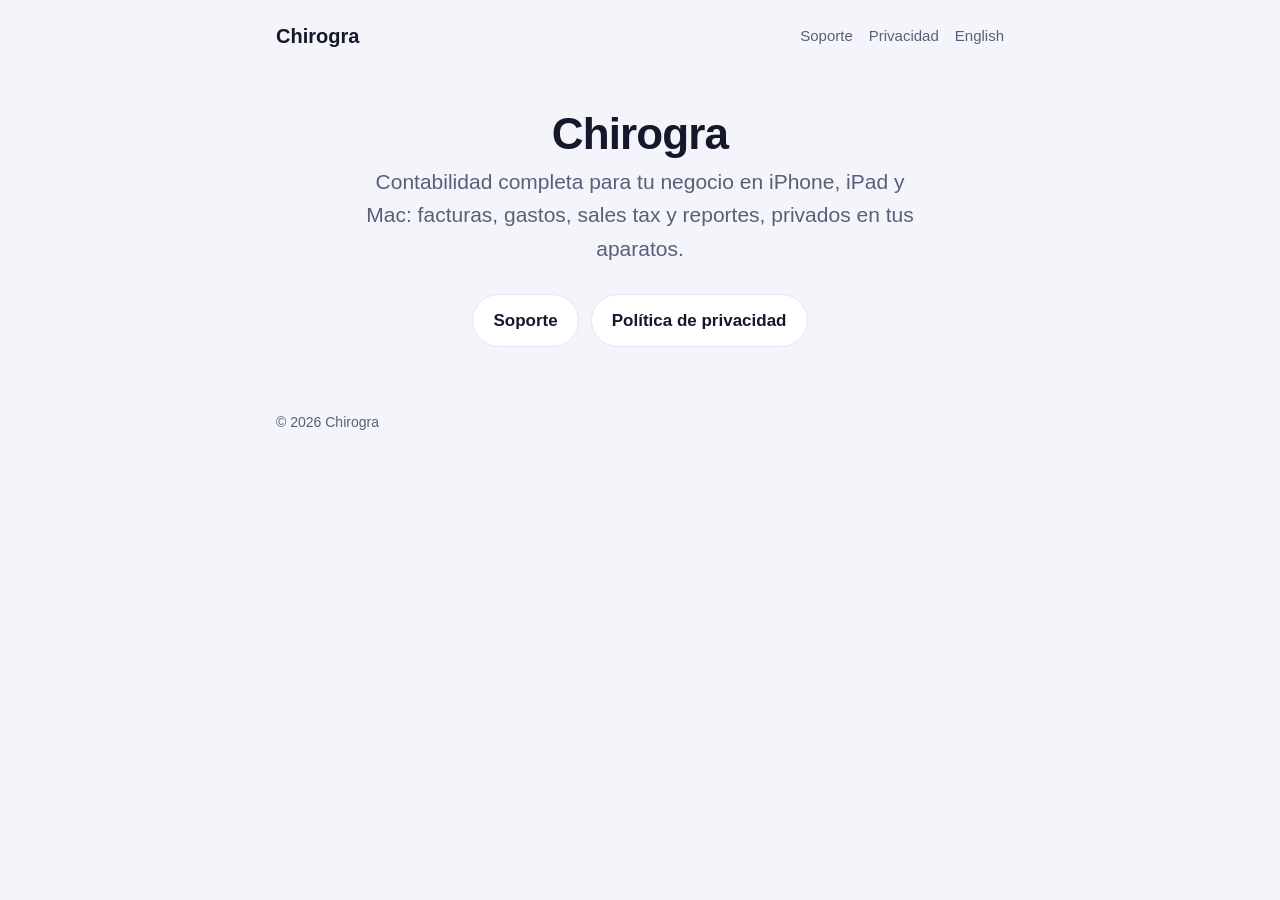
==== sitio/index.html @ 36f32762 "feat(sitio): portada, privacidad y soporte en español e inglés para la App Store - sitio/ con /priva" ====
<!doctype html>
<html lang="es">
<head>
<meta charset="utf-8">
<meta name="viewport" content="width=device-width, initial-scale=1">
<title>Chirogra · Contabilidad para tu negocio</title>
<meta name="description" content="Chirogra: contabilidad completa para pequeños negocios en iPhone, iPad y Mac. Facturas, gastos, sales tax y reportes, privados en tus aparatos.">
<link rel="stylesheet" href="estilos.css">
<link rel="alternate" hreflang="en" href="en/">
</head>
<body>
<header class="sitio">
  <a class="marca" href="./">Chirogra</a>
  <nav><a href="soporte/">Soporte</a><a href="privacidad/">Privacidad</a><a href="en/" lang="en">English</a></nav>
</header>
<main class="portada">
  <h1>Chirogra</h1>
  <p class="lema">Contabilidad completa para tu negocio en iPhone, iPad y Mac: facturas, gastos, sales tax y reportes, privados en tus aparatos.</p>
  <div class="enlaces">
    <a class="boton" href="soporte/">Soporte</a>
    <a class="boton" href="privacidad/">Política de privacidad</a>
  </div>
</main>
<footer>© 2026 Chirogra</footer>
</body>
</html>
---- sitio/estilos.css ----
:root {
  --fondo: #f4f5fb;
  --superficie: #ffffff;
  --tinta: #16172b;
  --tinta2: #5b5e78;
  --marca: #3b3fd4;
  --borde: #e3e5f0;
  color-scheme: light dark;
}
@media (prefers-color-scheme: dark) {
  :root {
    --fondo: #0e0f1a;
    --superficie: #181a2a;
    --tinta: #f1f2fa;
    --tinta2: #a7aac4;
    --marca: #8f93ff;
    --borde: #2a2d44;
  }
}
* { box-sizing: border-box; }
body {
  margin: 0;
  background: var(--fondo);
  color: var(--tinta);
  font: 17px/1.6 -apple-system, BlinkMacSystemFont, "SF Pro Text", "Segoe UI", Roboto, sans-serif;
  -webkit-text-size-adjust: 100%;
}
main { max-width: 760px; margin: 0 auto; padding: 32px 16px 64px; }
header.sitio {
  max-width: 760px; margin: 0 auto; padding: 20px 16px 0;
  display: flex; align-items: center; justify-content: space-between; gap: 12px; flex-wrap: wrap;
}
header.sitio a.marca { color: var(--tinta); text-decoration: none; font-weight: 700; font-size: 20px; }
nav a { color: var(--tinta2); text-decoration: none; margin-left: 16px; font-size: 15px; }
nav a:hover, a { color: var(--marca); }
h1 { font-size: 34px; line-height: 1.2; margin: 8px 0 4px; letter-spacing: -0.02em; }
h2 { font-size: 21px; margin: 32px 0 8px; }
p, li { color: var(--tinta); }
.fecha, .nota { color: var(--tinta2); font-size: 15px; }
.tarjeta {
  background: var(--superficie); border: 1px solid var(--borde); border-radius: 18px;
  padding: 20px 22px; margin: 16px 0;
}
.portada { text-align: center; padding-top: 48px; }
.portada h1 { font-size: 44px; }
.portada .lema { font-size: 21px; color: var(--tinta2); margin: 0 auto 28px; max-width: 560px; }
.enlaces { display: flex; gap: 12px; justify-content: center; flex-wrap: wrap; }
.boton {
  display: inline-block; padding: 12px 20px; border-radius: 999px; text-decoration: none; font-weight: 600;
  background: var(--superficie); border: 1px solid var(--borde); color: var(--tinta);
}
footer { max-width: 760px; margin: 0 auto; padding: 0 16px 40px; color: var(--tinta2); font-size: 14px; }
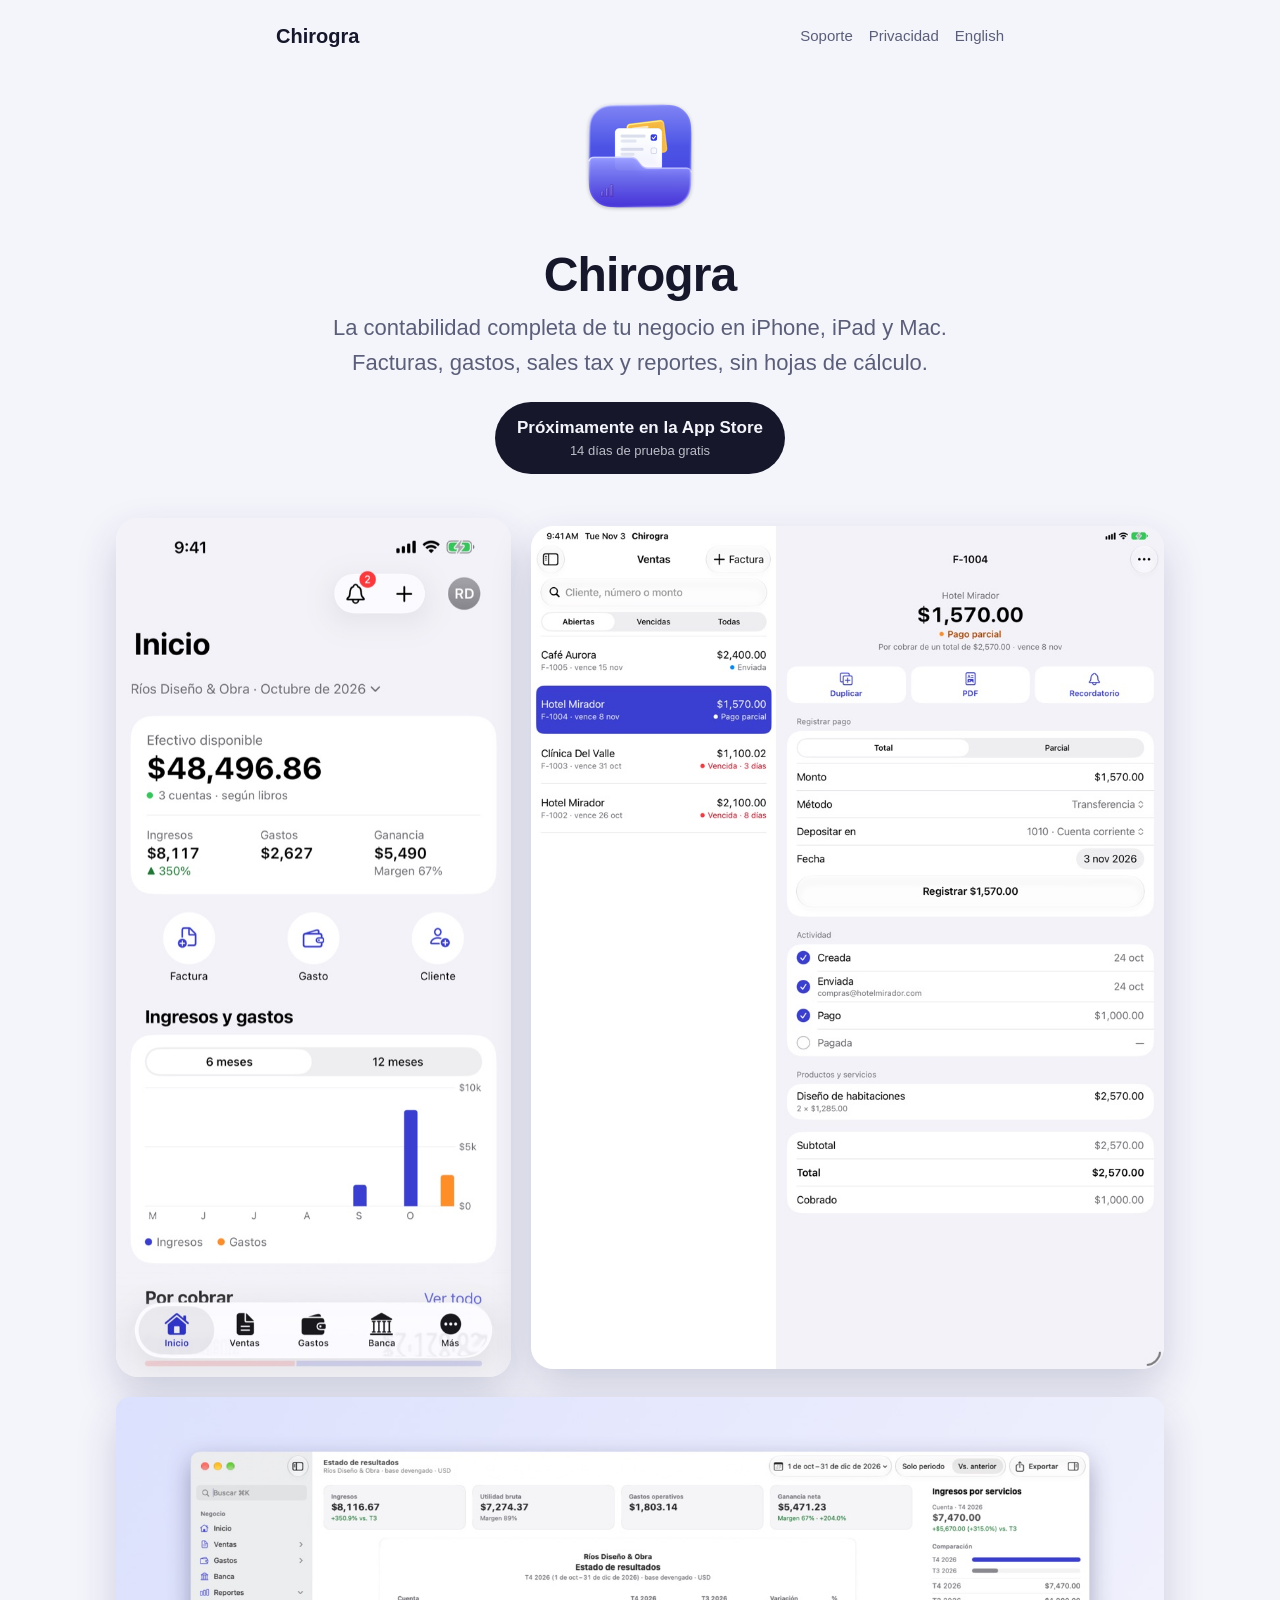
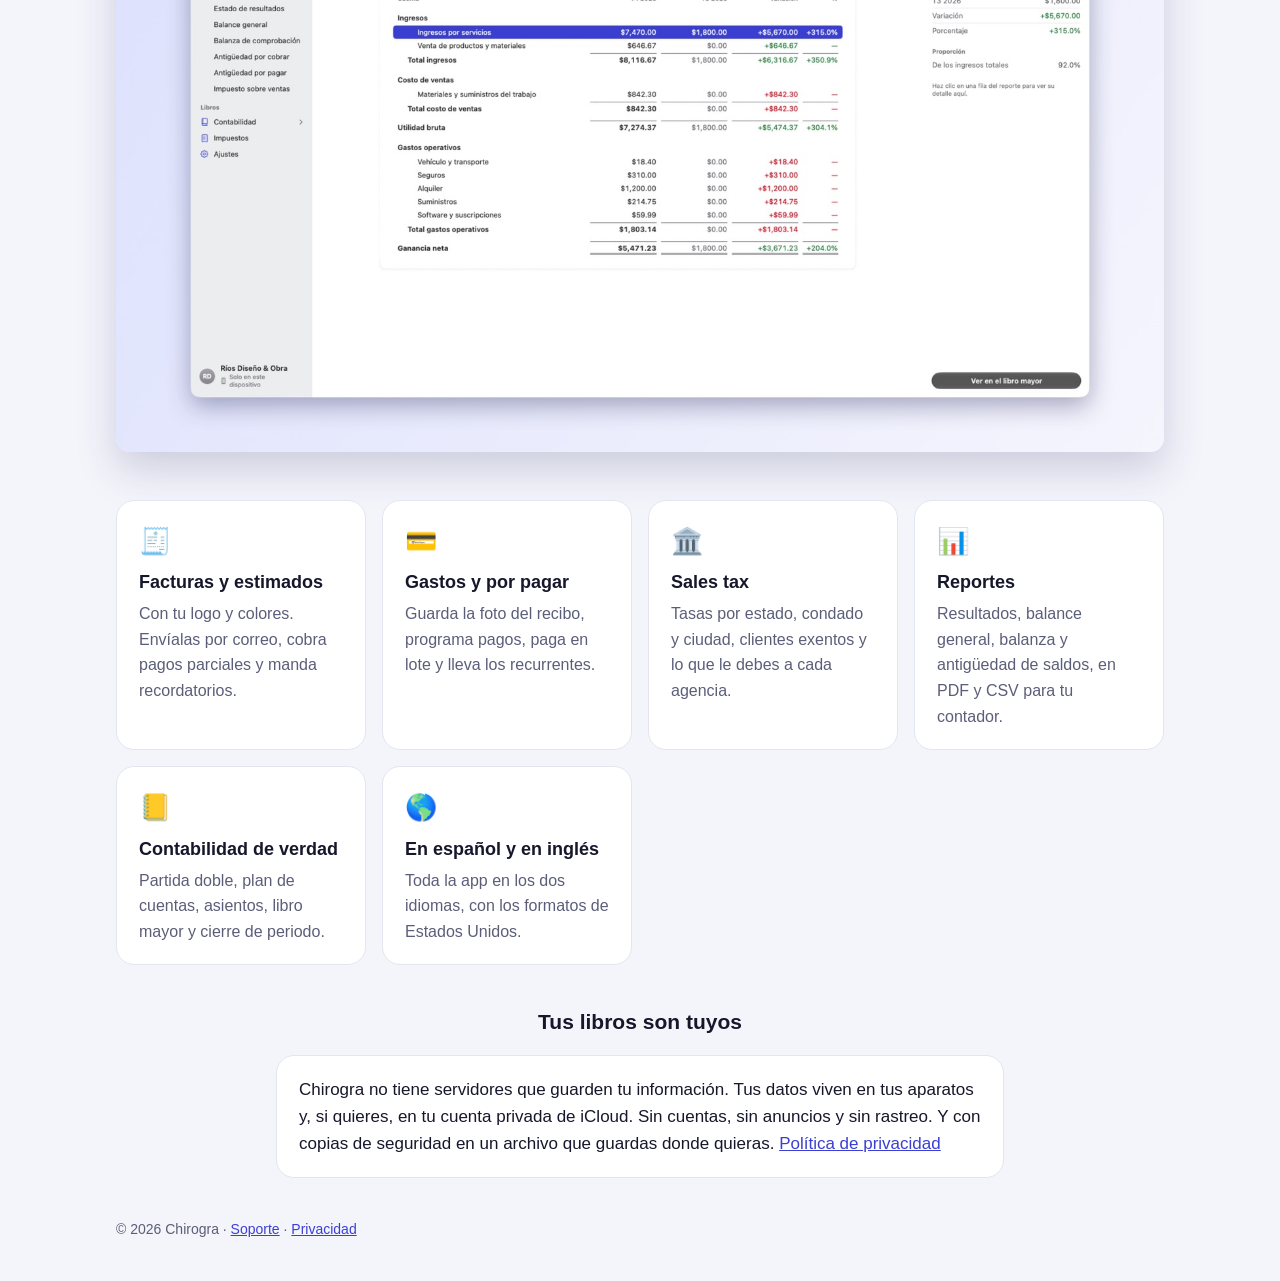
==== commit 30ee87d7: "feat(sitio): portada completa con ícono, capturas y funciones (es/en) Co-Authored-By: Claude Opus 5." ====
--- a/sitio/index.html
+++ b/sitio/index.html
@@ -5,22 +5,44 @@
 <meta name="viewport" content="width=device-width, initial-scale=1">
 <title>Chirogra · Contabilidad para tu negocio</title>
 <meta name="description" content="Chirogra: contabilidad completa para pequeños negocios en iPhone, iPad y Mac. Facturas, gastos, sales tax y reportes, privados en tus aparatos.">
+<link rel="icon" href="img/icono.png">
+<link rel="apple-touch-icon" href="img/icono.png">
 <link rel="stylesheet" href="estilos.css">
 <link rel="alternate" hreflang="en" href="en/">
 </head>
 <body>
-<header class="sitio">
+<header class="sitio ancho">
   <a class="marca" href="./">Chirogra</a>
   <nav><a href="soporte/">Soporte</a><a href="privacidad/">Privacidad</a><a href="en/" lang="en">English</a></nav>
 </header>
-<main class="portada">
+
+<section class="heroe">
+  <img class="icono" src="img/icono.png" alt="Ícono de Chirogra" width="128" height="128">
   <h1>Chirogra</h1>
-  <p class="lema">Contabilidad completa para tu negocio en iPhone, iPad y Mac: facturas, gastos, sales tax y reportes, privados en tus aparatos.</p>
-  <div class="enlaces">
-    <a class="boton" href="soporte/">Soporte</a>
-    <a class="boton" href="privacidad/">Política de privacidad</a>
-  </div>
-</main>
-<footer>© 2026 Chirogra</footer>
+  <p class="lema">La contabilidad completa de tu negocio en iPhone, iPad y Mac. Facturas, gastos, sales tax y reportes, sin hojas de cálculo.</p>
+  <span class="insignia">Próximamente en la App Store<small>14 días de prueba gratis</small></span>
+</section>
+
+<section class="capturas" aria-label="Capturas de Chirogra">
+  <img src="img/iphone-es.jpg" alt="Inicio de Chirogra en el iPhone: efectivo, ingresos, gastos y ganancia del mes" width="600" height="1303" loading="lazy">
+  <img src="img/ipad-es.jpg" alt="Ventas en el iPad: lista de facturas y el detalle de una con su cobro" width="900" height="1200" loading="lazy">
+  <img class="mac" src="img/mac-es.jpg" alt="Estado de resultados en el Mac, comparado con el trimestre anterior" width="1600" height="1000" loading="lazy">
+</section>
+
+<section class="funciones">
+  <div class="tarjeta"><div class="simbolo">🧾</div><h3>Facturas y estimados</h3><p>Con tu logo y colores. Envíalas por correo, cobra pagos parciales y manda recordatorios.</p></div>
+  <div class="tarjeta"><div class="simbolo">💳</div><h3>Gastos y por pagar</h3><p>Guarda la foto del recibo, programa pagos, paga en lote y lleva los recurrentes.</p></div>
+  <div class="tarjeta"><div class="simbolo">🏛️</div><h3>Sales tax</h3><p>Tasas por estado, condado y ciudad, clientes exentos y lo que le debes a cada agencia.</p></div>
+  <div class="tarjeta"><div class="simbolo">📊</div><h3>Reportes</h3><p>Resultados, balance general, balanza y antigüedad de saldos, en PDF y CSV para tu contador.</p></div>
+  <div class="tarjeta"><div class="simbolo">📒</div><h3>Contabilidad de verdad</h3><p>Partida doble, plan de cuentas, asientos, libro mayor y cierre de periodo.</p></div>
+  <div class="tarjeta"><div class="simbolo">🌎</div><h3>En español y en inglés</h3><p>Toda la app en los dos idiomas, con los formatos de Estados Unidos.</p></div>
+</section>
+
+<section class="privado">
+  <h2>Tus libros son tuyos</h2>
+  <div class="tarjeta">Chirogra no tiene servidores que guarden tu información. Tus datos viven en tus aparatos y, si quieres, en tu cuenta privada de iCloud. Sin cuentas, sin anuncios y sin rastreo. Y con copias de seguridad en un archivo que guardas donde quieras. <a href="privacidad/">Política de privacidad</a></div>
+</section>
+
+<footer class="ancho" style="margin-top:40px">© 2026 Chirogra · <a href="soporte/">Soporte</a> · <a href="privacidad/">Privacidad</a></footer>
 </body>
 </html>
--- a/sitio/estilos.css
+++ b/sitio/estilos.css
@@ -50,3 +50,38 @@
   background: var(--superficie); border: 1px solid var(--borde); color: var(--tinta);
 }
 footer { max-width: 760px; margin: 0 auto; padding: 0 16px 40px; color: var(--tinta2); font-size: 14px; }
+
+/* Portada */
+.ancho { max-width: 1080px; }
+.heroe { text-align: center; padding: 40px 16px 8px; }
+.heroe img.icono { width: 128px; height: 128px; }
+.heroe h1 { font-size: 48px; margin: 18px 0 6px; }
+.heroe .lema { font-size: 22px; color: var(--tinta2); max-width: 620px; margin: 0 auto 22px; }
+.insignia {
+  display: inline-block; padding: 12px 22px; border-radius: 999px; font-weight: 600;
+  background: var(--tinta); color: var(--fondo); text-decoration: none;
+}
+.insignia small { display: block; font-weight: 500; opacity: .75; font-size: 13px; }
+.capturas {
+  display: grid; grid-template-columns: 1fr 1.6fr; gap: 20px; align-items: center;
+  max-width: 1080px; margin: 36px auto 0; padding: 0 16px;
+}
+.capturas img { width: 100%; height: auto; border-radius: 22px; box-shadow: 0 18px 40px rgba(30, 30, 90, .18); }
+.capturas .mac { grid-column: 1 / -1; border-radius: 14px; }
+.funciones {
+  display: grid; grid-template-columns: repeat(auto-fit, minmax(240px, 1fr)); gap: 16px;
+  max-width: 1080px; margin: 48px auto 0; padding: 0 16px;
+}
+.funciones .tarjeta { margin: 0; }
+.funciones h3 { margin: 6px 0 4px; font-size: 18px; }
+.funciones p { margin: 0; color: var(--tinta2); font-size: 16px; }
+.funciones .simbolo { font-size: 26px; }
+.privado { max-width: 760px; margin: 40px auto 0; padding: 0 16px; text-align: center; }
+.privado .tarjeta { text-align: left; }
+@media (max-width: 640px) {
+  .heroe h1 { font-size: 38px; }
+  .heroe .lema { font-size: 19px; }
+  .capturas { grid-template-columns: 1fr; justify-items: center; }
+  .capturas img { max-width: 340px; }
+  .capturas .mac { max-width: 100%; }
+}
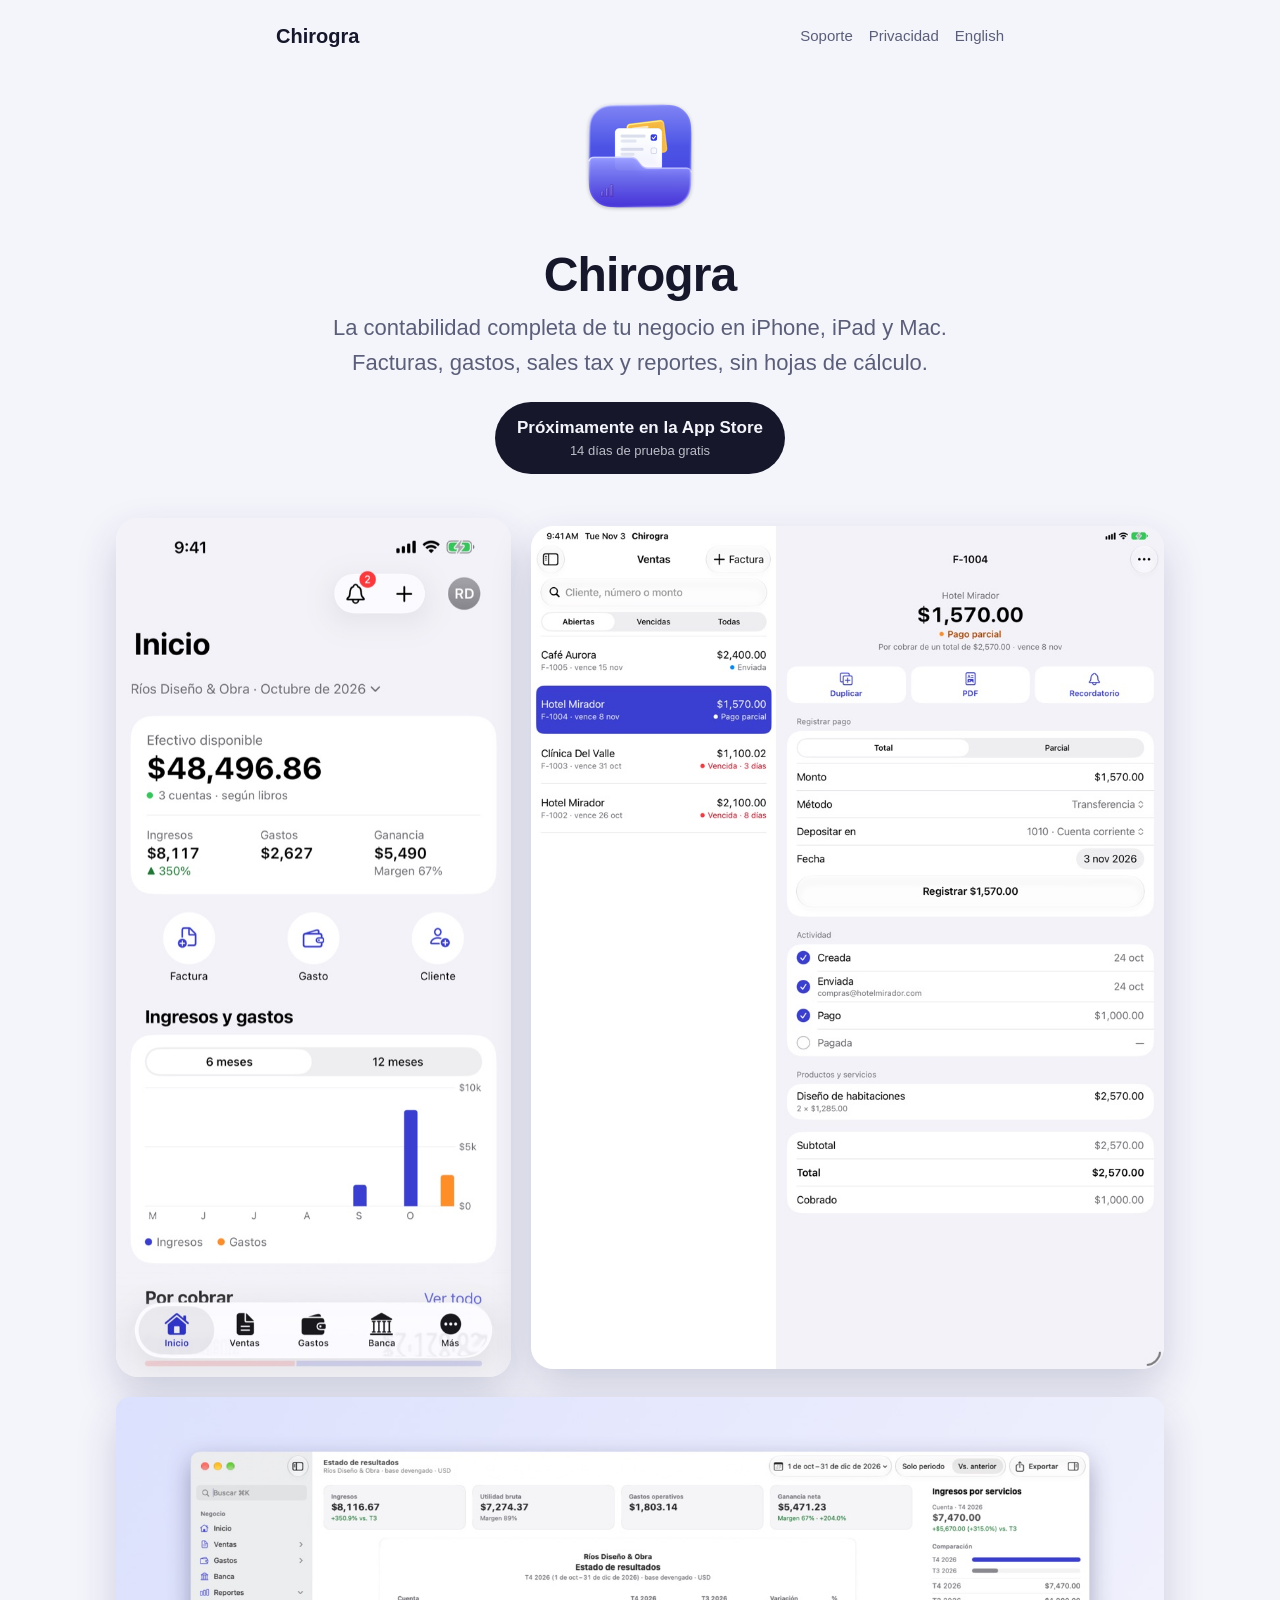
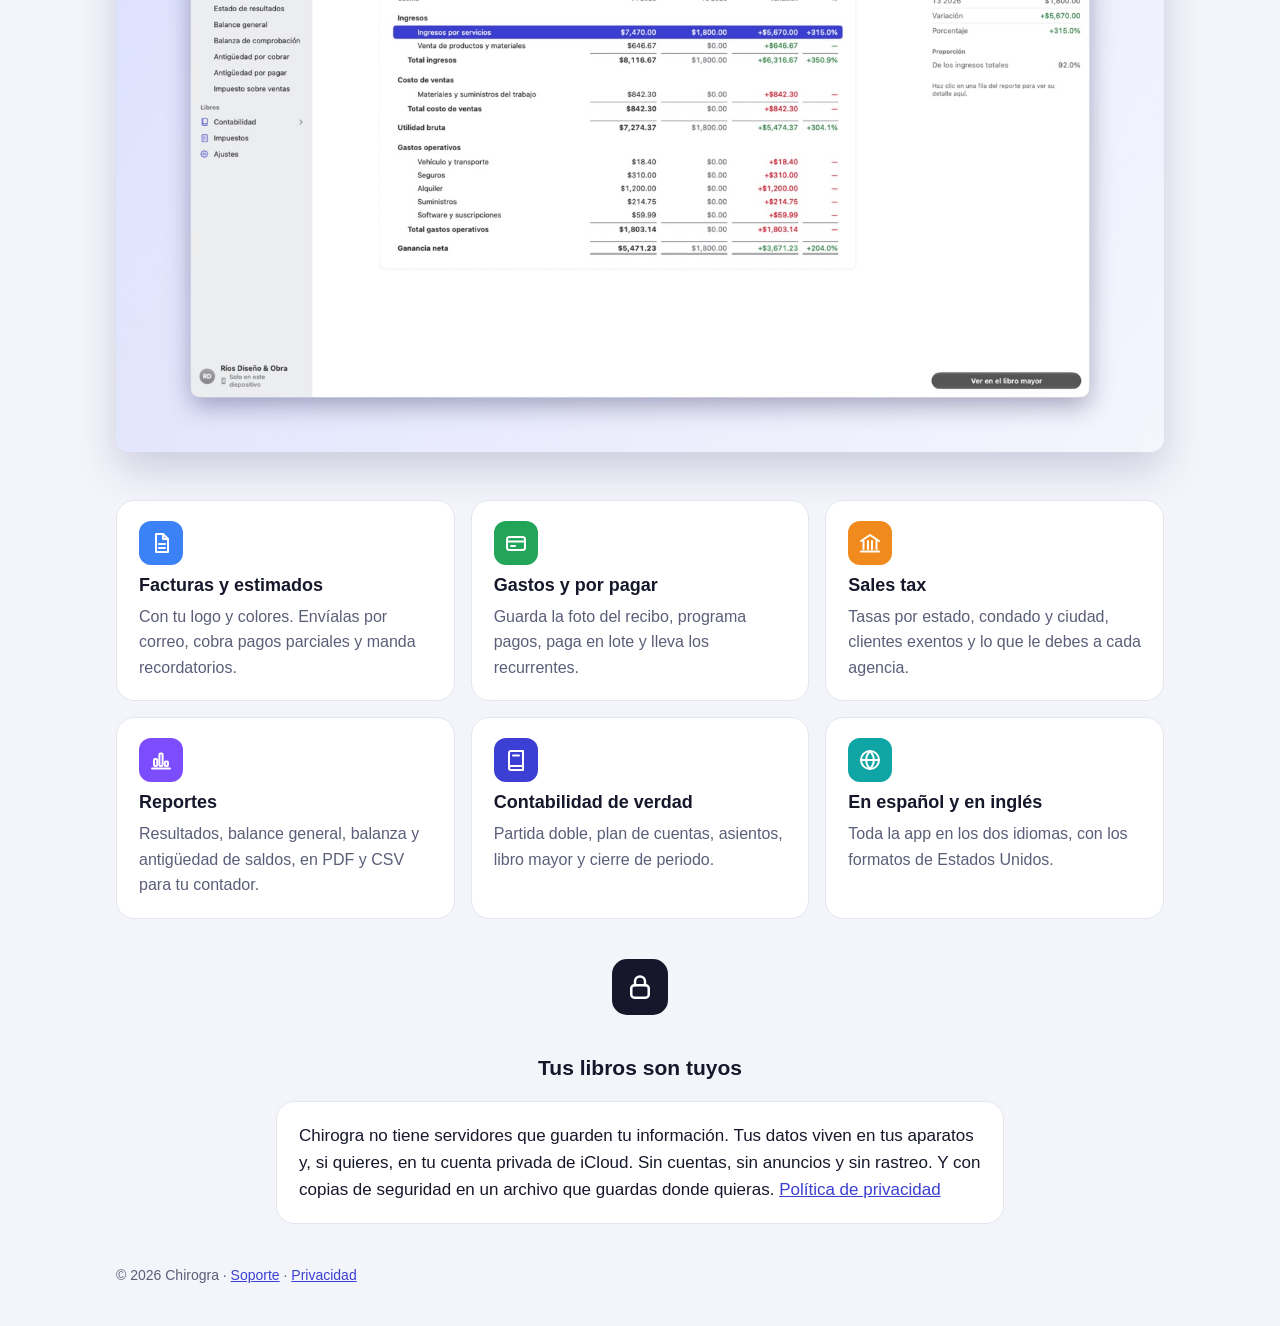
==== commit 623c5647: "feat: íconos vectoriales en la portada y enlace a chirogra.com/privacidad en la app - Portada: los e" ====
--- a/sitio/index.html
+++ b/sitio/index.html
@@ -30,16 +30,16 @@
 </section>
 
 <section class="funciones">
-  <div class="tarjeta"><div class="simbolo">🧾</div><h3>Facturas y estimados</h3><p>Con tu logo y colores. Envíalas por correo, cobra pagos parciales y manda recordatorios.</p></div>
-  <div class="tarjeta"><div class="simbolo">💳</div><h3>Gastos y por pagar</h3><p>Guarda la foto del recibo, programa pagos, paga en lote y lleva los recurrentes.</p></div>
-  <div class="tarjeta"><div class="simbolo">🏛️</div><h3>Sales tax</h3><p>Tasas por estado, condado y ciudad, clientes exentos y lo que le debes a cada agencia.</p></div>
-  <div class="tarjeta"><div class="simbolo">📊</div><h3>Reportes</h3><p>Resultados, balance general, balanza y antigüedad de saldos, en PDF y CSV para tu contador.</p></div>
-  <div class="tarjeta"><div class="simbolo">📒</div><h3>Contabilidad de verdad</h3><p>Partida doble, plan de cuentas, asientos, libro mayor y cierre de periodo.</p></div>
-  <div class="tarjeta"><div class="simbolo">🌎</div><h3>En español y en inglés</h3><p>Toda la app en los dos idiomas, con los formatos de Estados Unidos.</p></div>
+  <div class="tarjeta"><span class="simbolo" style="--c:#3b82f6" aria-hidden="true"><svg viewBox="0 0 24 24"><path d="M7 3h7l5 5v13H7z"/><path d="M14 3v5h5"/><path d="M10 13h6M10 17h6"/></svg></span><h3>Facturas y estimados</h3><p>Con tu logo y colores. Envíalas por correo, cobra pagos parciales y manda recordatorios.</p></div>
+  <div class="tarjeta"><span class="simbolo" style="--c:#22a559" aria-hidden="true"><svg viewBox="0 0 24 24"><rect x="3" y="6" width="18" height="13" rx="2.5"/><path d="M3 10.5h18"/><path d="M7 15h4"/></svg></span><h3>Gastos y por pagar</h3><p>Guarda la foto del recibo, programa pagos, paga en lote y lleva los recurrentes.</p></div>
+  <div class="tarjeta"><span class="simbolo" style="--c:#f08a1c" aria-hidden="true"><svg viewBox="0 0 24 24"><path d="M3 10l9-6 9 6"/><path d="M5.5 10v8M10 10v8M14 10v8M18.5 10v8"/><path d="M3 20.5h18"/></svg></span><h3>Sales tax</h3><p>Tasas por estado, condado y ciudad, clientes exentos y lo que le debes a cada agencia.</p></div>
+  <div class="tarjeta"><span class="simbolo" style="--c:#7c4dff" aria-hidden="true"><svg viewBox="0 0 24 24"><path d="M3 20.5h18"/><rect x="5" y="11" width="3.2" height="7" rx="1"/><rect x="10.4" y="5.5" width="3.2" height="12.5" rx="1"/><rect x="15.8" y="13.5" width="3.2" height="4.5" rx="1"/></svg></span><h3>Reportes</h3><p>Resultados, balance general, balanza y antigüedad de saldos, en PDF y CSV para tu contador.</p></div>
+  <div class="tarjeta"><span class="simbolo" style="--c:#3b3fd4" aria-hidden="true"><svg viewBox="0 0 24 24"><path d="M5 5a2 2 0 0 1 2-2h12v15H7a2 2 0 0 0-2 2z"/><path d="M5 20a2 2 0 0 0 2 2h12v-4"/><path d="M9 7.5h6"/></svg></span><h3>Contabilidad de verdad</h3><p>Partida doble, plan de cuentas, asientos, libro mayor y cierre de periodo.</p></div>
+  <div class="tarjeta"><span class="simbolo" style="--c:#0ea5a4" aria-hidden="true"><svg viewBox="0 0 24 24"><circle cx="12" cy="12" r="9"/><path d="M3 12h18"/><path d="M12 3c2.5 2.6 3.8 5.6 3.8 9s-1.3 6.4-3.8 9c-2.5-2.6-3.8-5.6-3.8-9S9.5 5.6 12 3z"/></svg></span><h3>En español y en inglés</h3><p>Toda la app en los dos idiomas, con los formatos de Estados Unidos.</p></div>
 </section>
 
 <section class="privado">
-  <h2>Tus libros son tuyos</h2>
+  <span class="simbolo grande" style="--c:#16172b" aria-hidden="true"><svg viewBox="0 0 24 24"><rect x="5" y="10.5" width="14" height="10" rx="2.5"/><path d="M8 10.5V7.5a4 4 0 0 1 8 0v3"/></svg></span><h2>Tus libros son tuyos</h2>
   <div class="tarjeta">Chirogra no tiene servidores que guarden tu información. Tus datos viven en tus aparatos y, si quieres, en tu cuenta privada de iCloud. Sin cuentas, sin anuncios y sin rastreo. Y con copias de seguridad en un archivo que guardas donde quieras. <a href="privacidad/">Política de privacidad</a></div>
 </section>
 
--- a/sitio/estilos.css
+++ b/sitio/estilos.css
@@ -69,13 +69,20 @@
 .capturas img { width: 100%; height: auto; border-radius: 22px; box-shadow: 0 18px 40px rgba(30, 30, 90, .18); }
 .capturas .mac { grid-column: 1 / -1; border-radius: 14px; }
 .funciones {
-  display: grid; grid-template-columns: repeat(auto-fit, minmax(240px, 1fr)); gap: 16px;
+  display: grid; grid-template-columns: repeat(auto-fit, minmax(300px, 1fr)); gap: 16px;
   max-width: 1080px; margin: 48px auto 0; padding: 0 16px;
 }
 .funciones .tarjeta { margin: 0; }
 .funciones h3 { margin: 6px 0 4px; font-size: 18px; }
 .funciones p { margin: 0; color: var(--tinta2); font-size: 16px; }
-.funciones .simbolo { font-size: 26px; }
+.simbolo {
+  display: inline-grid; place-items: center; width: 44px; height: 44px; border-radius: 12px;
+  background: var(--c, var(--marca)); color: #fff;
+}
+.simbolo svg { width: 24px; height: 24px; fill: none; stroke: currentColor; stroke-width: 2; stroke-linecap: round; stroke-linejoin: round; }
+.simbolo.grande { width: 56px; height: 56px; border-radius: 15px; margin-bottom: 4px; }
+.simbolo.grande svg { width: 30px; height: 30px; }
+@media (prefers-color-scheme: dark) { .privado .simbolo { background: var(--marca); } }
 .privado { max-width: 760px; margin: 40px auto 0; padding: 0 16px; text-align: center; }
 .privado .tarjeta { text-align: left; }
 @media (max-width: 640px) {
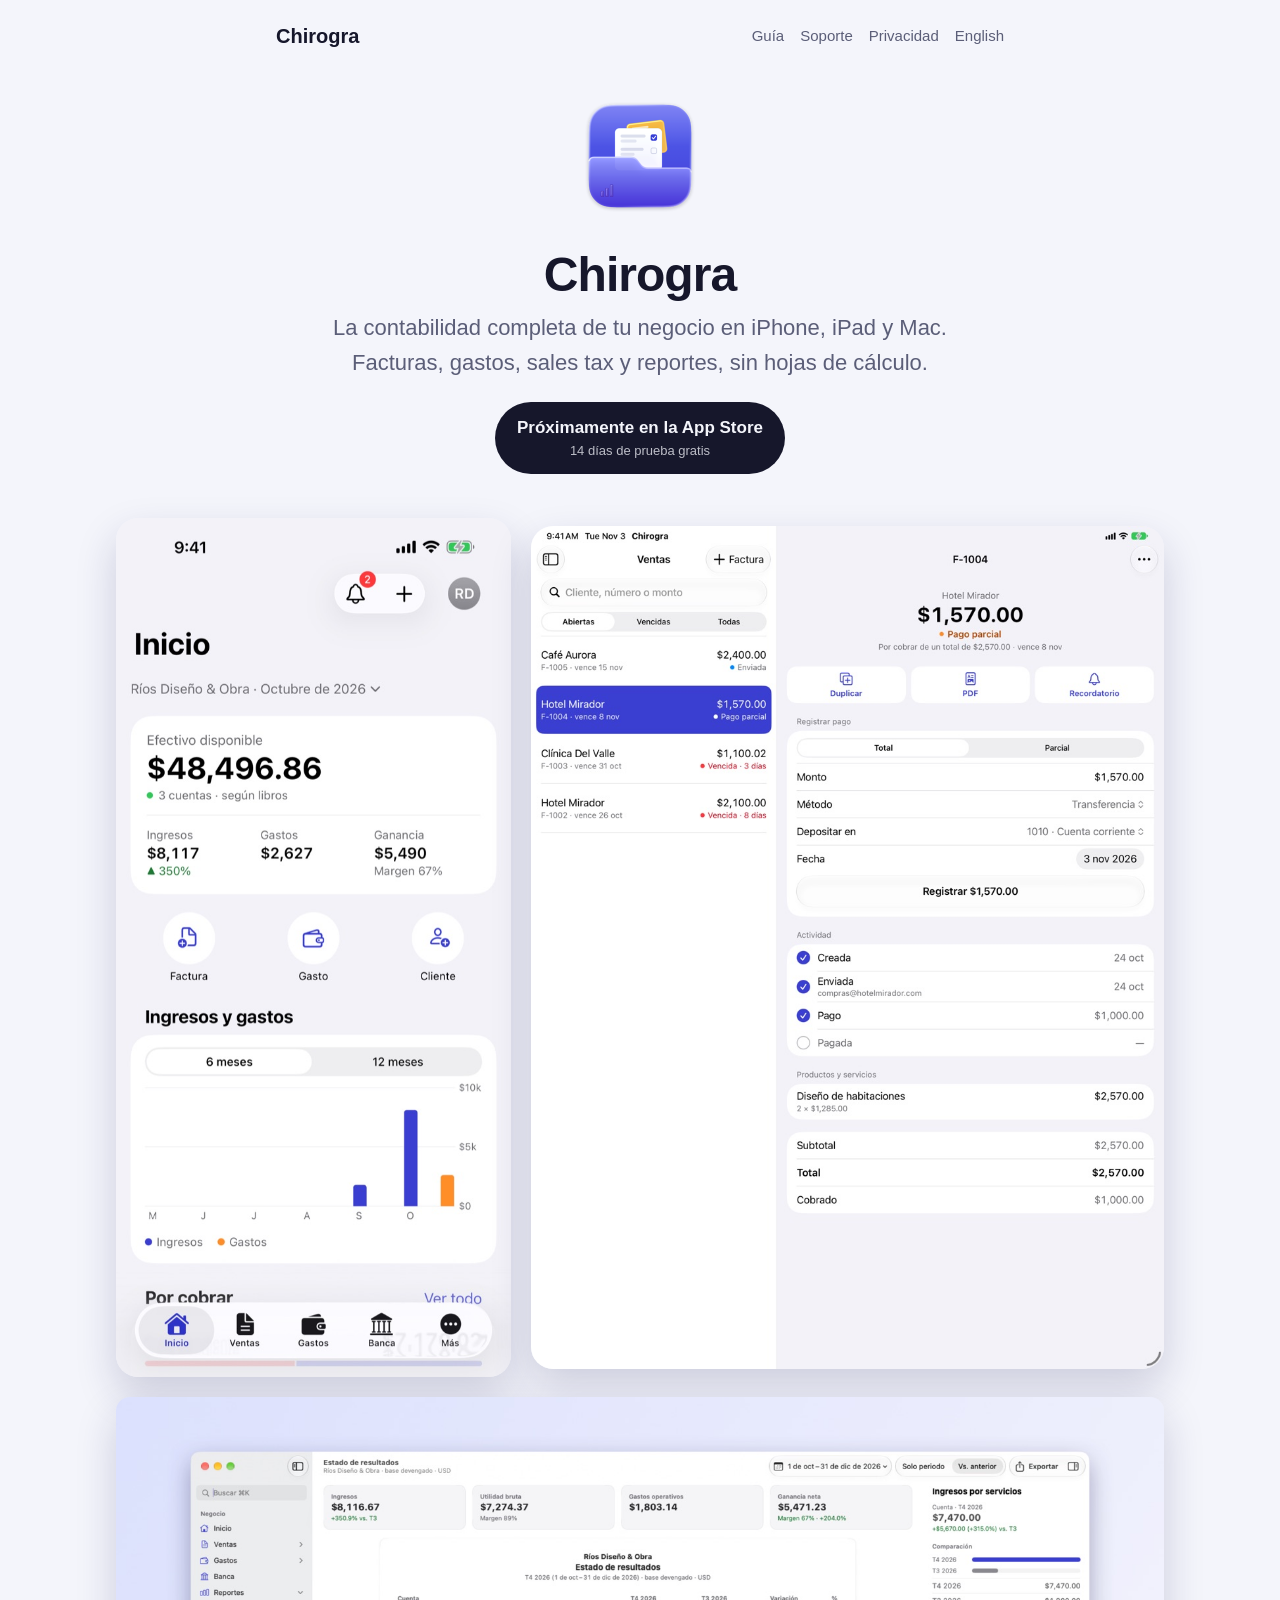
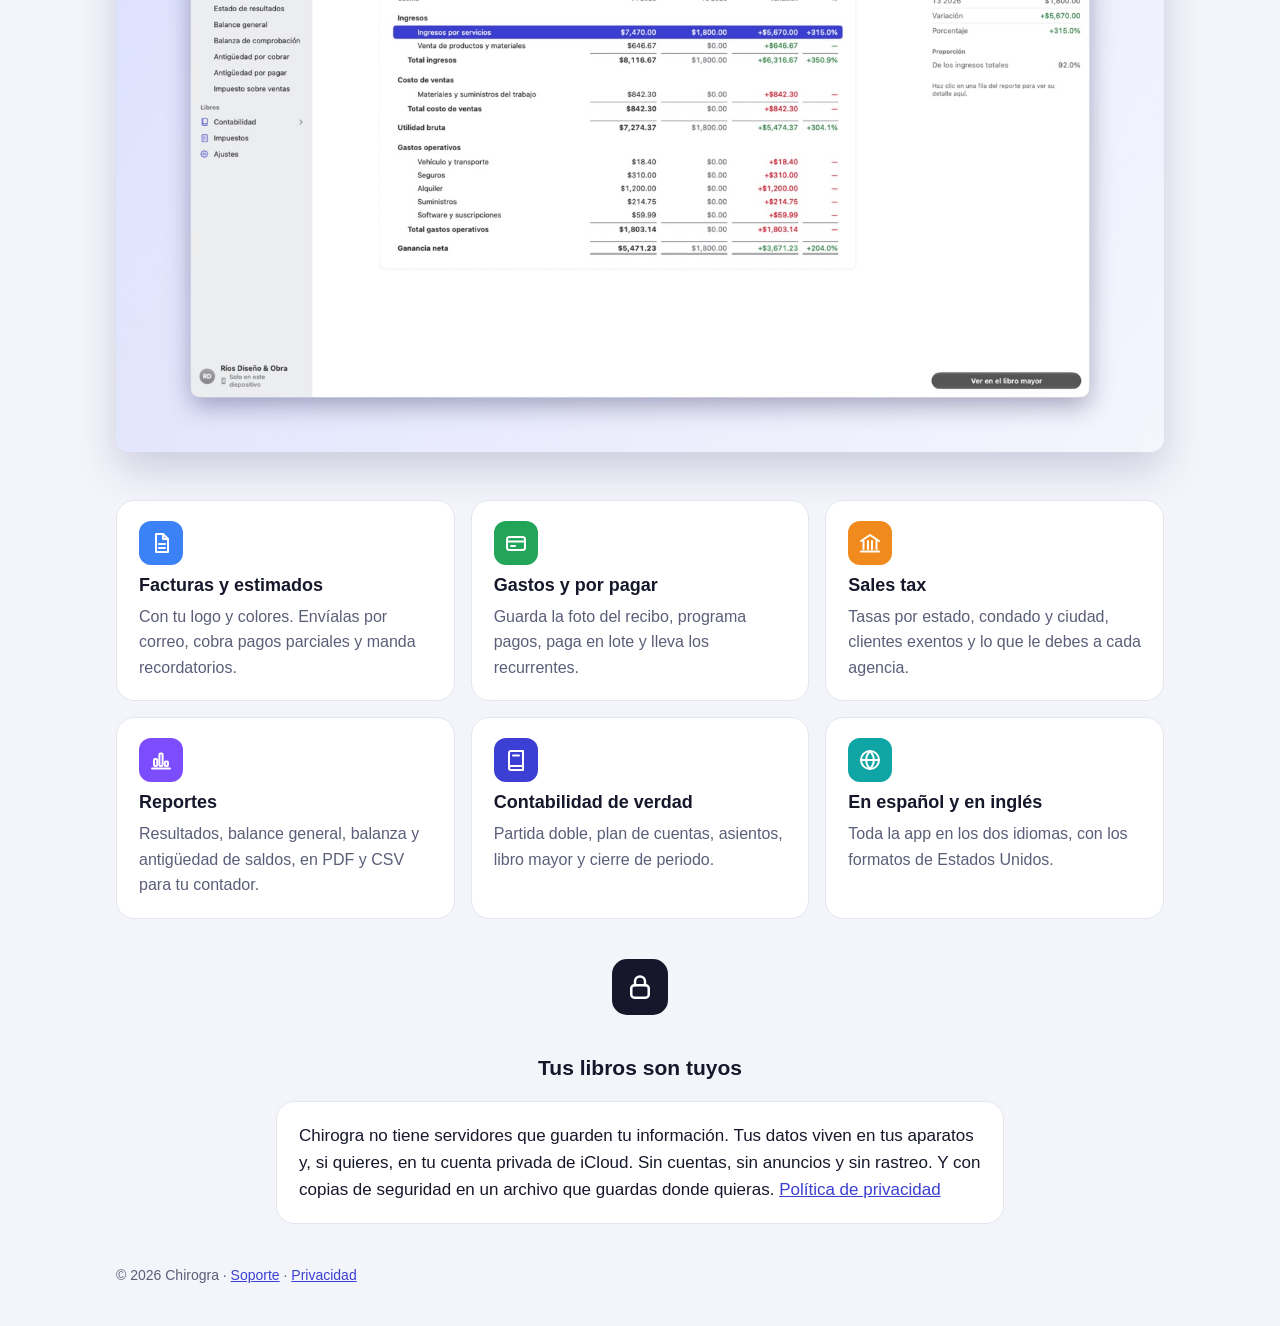
==== commit b6dab312: "feat(sitio): guía de uso en español e inglés con capturas del Mac /guia y /guide: 13 secciones, de c" ====
--- a/sitio/index.html
+++ b/sitio/index.html
@@ -13,7 +13,7 @@
 <body>
 <header class="sitio ancho">
   <a class="marca" href="./">Chirogra</a>
-  <nav><a href="soporte/">Soporte</a><a href="privacidad/">Privacidad</a><a href="en/" lang="en">English</a></nav>
+  <nav><a href="guia/">Guía</a><a href="soporte/">Soporte</a><a href="privacidad/">Privacidad</a><a href="en/" lang="en">English</a></nav>
 </header>
 
 <section class="heroe">
--- a/sitio/estilos.css
+++ b/sitio/estilos.css
@@ -92,3 +92,31 @@
   .capturas img { max-width: 340px; }
   .capturas .mac { max-width: 100%; }
 }
+
+/* Guía */
+.guia main { max-width: 880px; }
+.guia .entrada { font-size: 19px; color: var(--tinta2); margin: 4px 0 20px; }
+.indice { columns: 2 260px; column-gap: 24px; padding: 18px 22px 18px 40px; }
+.indice li { margin: 2px 0; break-inside: avoid; }
+.guia h2 { font-size: 26px; margin: 56px 0 8px; padding-top: 8px; border-top: 1px solid var(--borde); scroll-margin-top: 16px; }
+.guia h3 { font-size: 19px; margin: 28px 0 6px; }
+.guia figure { margin: 18px 0 26px; }
+.guia figure img {
+  display: block; width: 100%; height: auto; border-radius: 12px; border: 1px solid var(--borde);
+  box-shadow: 0 12px 30px rgba(30, 30, 90, .12); background: #fff;
+}
+.guia figure.hoja img { max-width: 560px; margin: 0 auto; }
+.guia figure.media img { max-width: 680px; margin: 0 auto; }
+.guia figcaption { color: var(--tinta2); font-size: 14px; text-align: center; margin-top: 8px; }
+.donde {
+  background: var(--superficie); border: 1px solid var(--borde); border-left: 4px solid var(--marca);
+  border-radius: 12px; padding: 10px 16px; font-size: 15px; color: var(--tinta2); margin: 12px 0;
+}
+.donde strong { color: var(--tinta); }
+.guia ol li, .guia ul li { margin: 4px 0; }
+kbd {
+  font: 600 13px/1 -apple-system, BlinkMacSystemFont, sans-serif; padding: 2px 6px; border-radius: 6px;
+  border: 1px solid var(--borde); background: var(--superficie);
+}
+.guia header.sitio, .guia footer { max-width: 880px; }
+.guia figure a { display: block; }
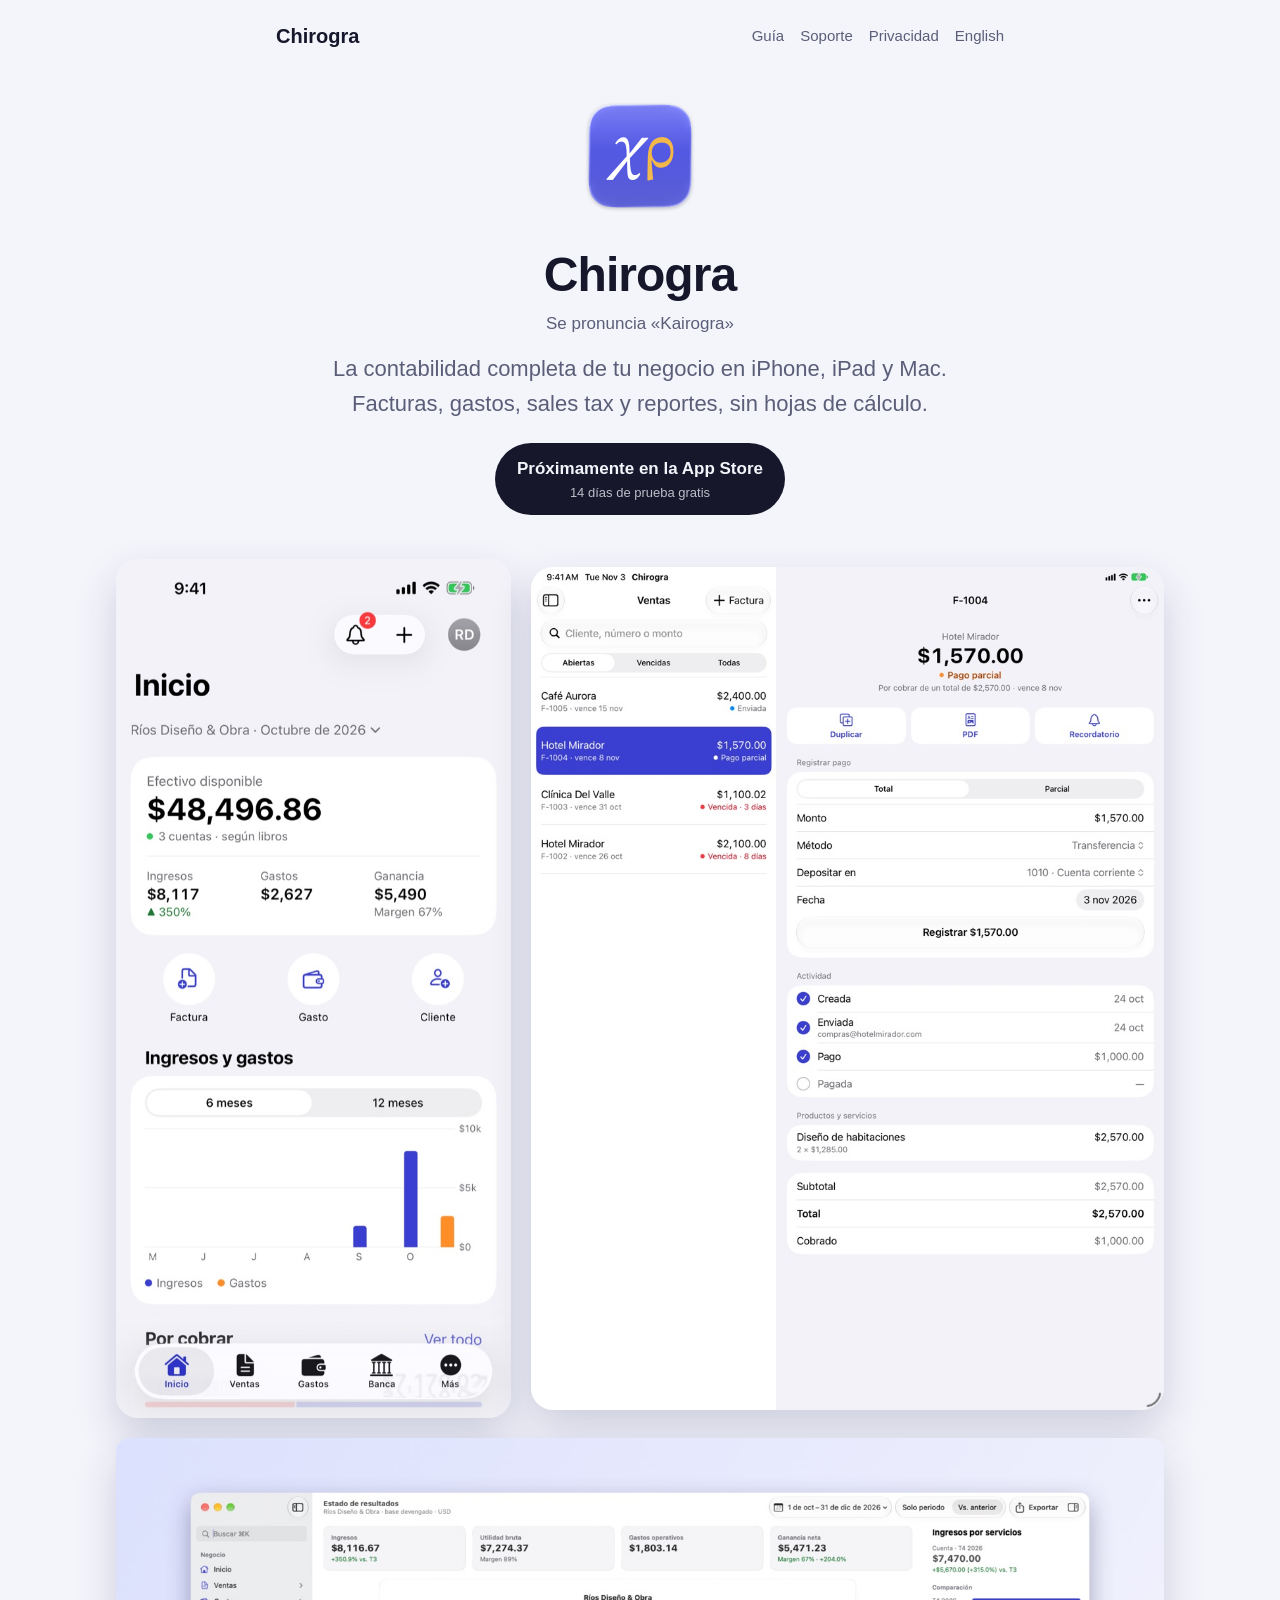
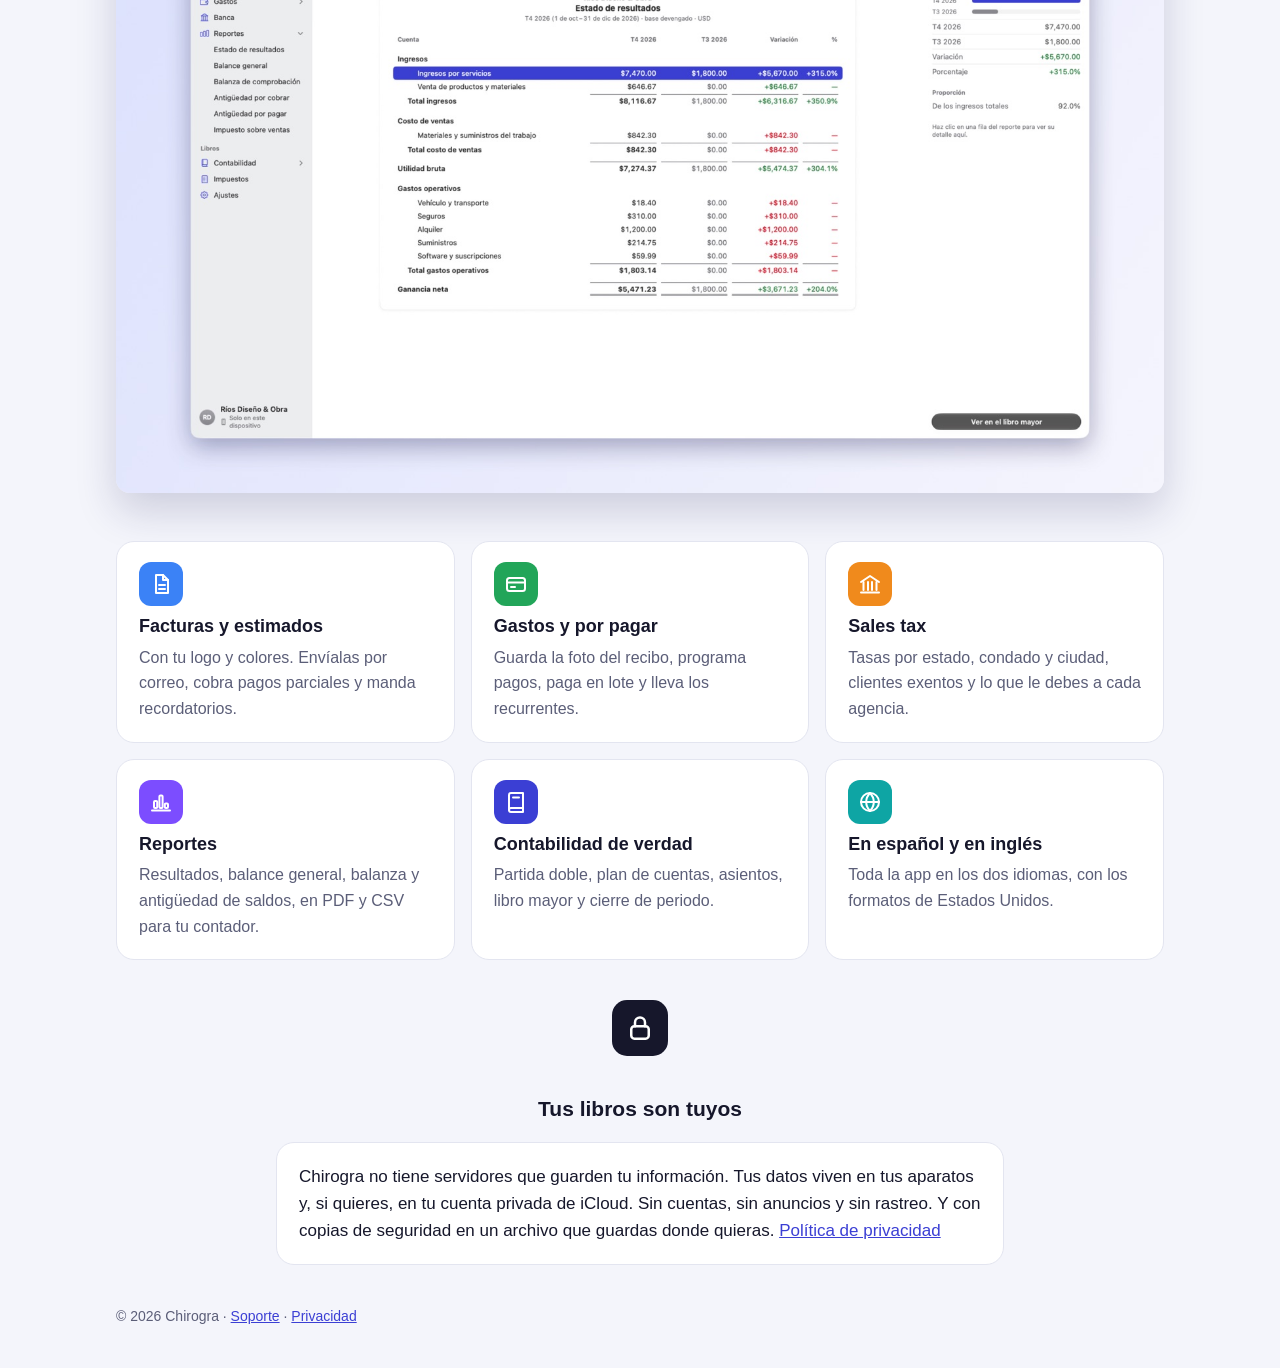
==== commit 292f269b: "Build 49 (1.3.0): arreglos de los testers de Userbrain - Uso libre de 7 días antes de pedir la suscr" ====
--- a/sitio/index.html
+++ b/sitio/index.html
@@ -19,6 +19,7 @@
 <section class="heroe">
   <img class="icono" src="img/icono.png" alt="Ícono de Chirogra" width="128" height="128">
   <h1>Chirogra</h1>
+  <p class="pronuncia">Se pronuncia «Kairogra»</p>
   <p class="lema">La contabilidad completa de tu negocio en iPhone, iPad y Mac. Facturas, gastos, sales tax y reportes, sin hojas de cálculo.</p>
   <span class="insignia">Próximamente en la App Store<small>14 días de prueba gratis</small></span>
 </section>
--- a/sitio/estilos.css
+++ b/sitio/estilos.css
@@ -56,6 +56,7 @@
 .heroe { text-align: center; padding: 40px 16px 8px; }
 .heroe img.icono { width: 128px; height: 128px; }
 .heroe h1 { font-size: 48px; margin: 18px 0 6px; }
+.heroe .pronuncia { font-size: 17px; color: var(--tinta2); margin: 0 0 14px; }
 .heroe .lema { font-size: 22px; color: var(--tinta2); max-width: 620px; margin: 0 auto 22px; }
 .insignia {
   display: inline-block; padding: 12px 22px; border-radius: 999px; font-weight: 600;
@@ -120,3 +121,14 @@
 }
 .guia header.sitio, .guia footer { max-width: 880px; }
 .guia figure a { display: block; }
+
+/* Glosario de la guía: término en negrita y su definición debajo, en una tarjeta por menú. */
+dl.glosario {
+  background: var(--superficie); border: 1px solid var(--borde); border-radius: 18px;
+  padding: 6px 22px; margin: 12px 0 24px;
+}
+dl.glosario dt { font-weight: 650; margin-top: 14px; }
+dl.glosario dd { margin: 2px 0 14px; color: var(--tinta); }
+dl.glosario dd + dt { border-top: 1px solid var(--borde); padding-top: 14px; }
+dl.glosario dd ul { margin: 6px 0 0; padding-left: 20px; }
+h3[id^="glosario-"], h3[id^="glossary-"] { margin-top: 24px; }
